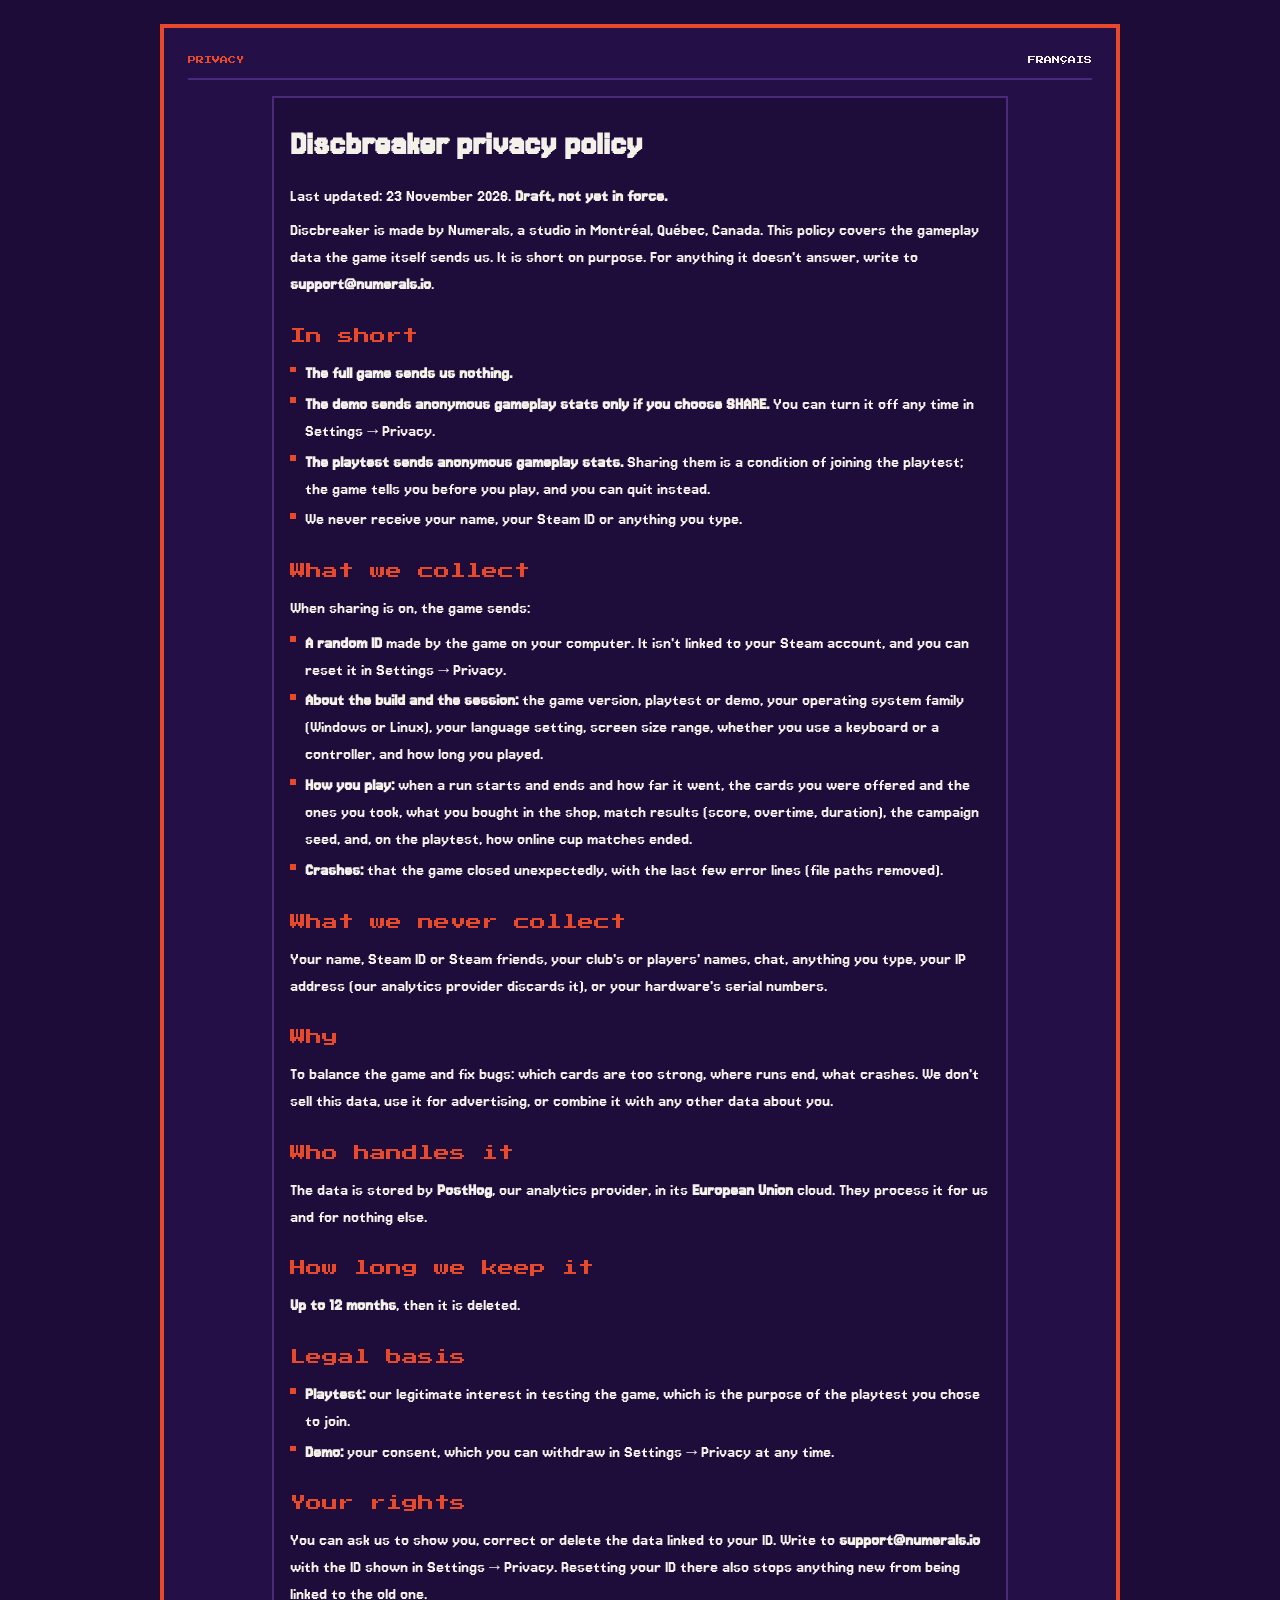
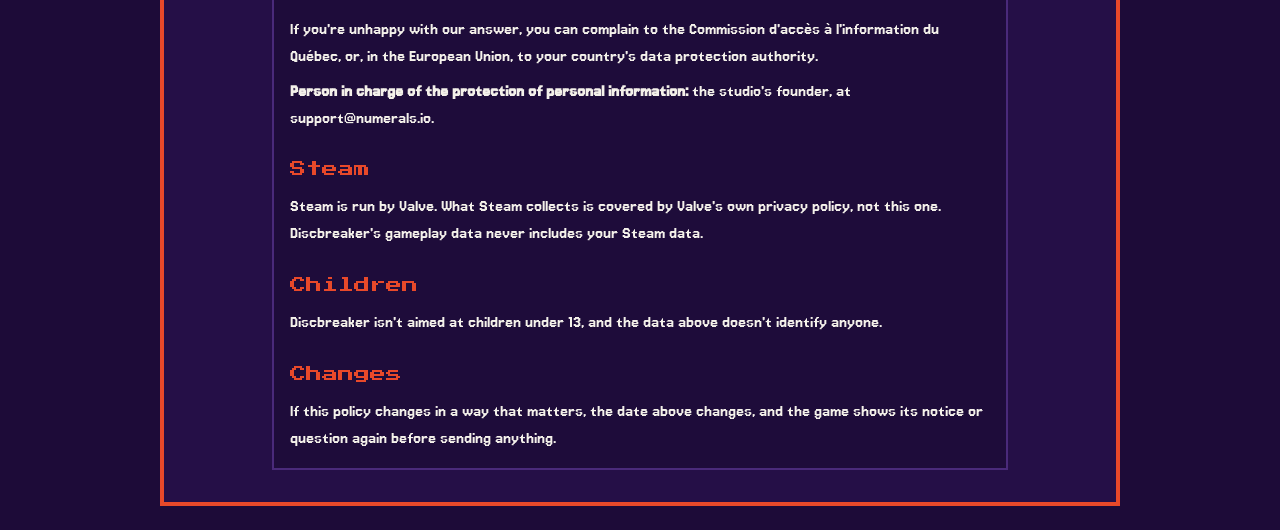
==== discbreaker/privacy/index.html @ 373d892d "Discbreaker privacy policy page (EN + FR), draft A real page at /discbreaker/privacy, so the link is" ====
<!doctype html>
<html lang="en"><head>
<meta charset="utf-8">
<meta name="viewport" content="width=device-width, initial-scale=1">
<meta name="robots" content="index">
<title>Discbreaker privacy policy</title>
<link rel="icon" href="../press/assets/icon.png">
<link rel="stylesheet" href="../press/assets/press_kit.css">
<link rel="stylesheet" href="../press/assets/web.css">
<style>.policy{max-width:46rem;margin:0 auto}.policy h1{margin:.5rem 0 1rem}.policy h2{margin-top:1.6rem}.policy p,.policy li{line-height:1.5}</style>
</head><body class="web">
<main>
  <div class="page-head"><span class="label">PRIVACY</span><a class="label" href="fr/">FRANÇAIS</a></div>
  <div class="box copy policy">
<h1>Discbreaker privacy policy</h1>
<p>Last updated: 23 November 2026. <strong>Draft, not yet in force.</strong></p>
<p>Discbreaker is made by Numerals, a studio in Montréal, Québec, Canada. This policy covers the gameplay data the game itself sends us. It is short on purpose. For anything it doesn't answer, write to <strong><a href="mailto:support@numerals.io">support@numerals.io</a></strong>.</p>
<h2>In short</h2>
<ul><li><strong>The full game sends us nothing.</strong></li><li><strong>The demo sends anonymous gameplay stats only if you choose SHARE.</strong> You can turn it off any time in Settings → Privacy.</li><li><strong>The playtest sends anonymous gameplay stats.</strong> Sharing them is a condition of joining the playtest; the game tells you before you play, and you can quit instead.</li><li>We never receive your name, your Steam ID or anything you type.</li></ul>
<h2>What we collect</h2>
<p>When sharing is on, the game sends:</p>
<ul><li><strong>A random ID</strong> made by the game on your computer. It isn't linked to your Steam account, and you can reset it in Settings → Privacy.</li><li><strong>About the build and the session:</strong> the game version, playtest or demo, your operating system family (Windows or Linux), your language setting, screen size range, whether you use a keyboard or a controller, and how long you played.</li><li><strong>How you play:</strong> when a run starts and ends and how far it went, the cards you were offered and the ones you took, what you bought in the shop, match results (score, overtime, duration), the campaign seed, and, on the playtest, how online cup matches ended.</li><li><strong>Crashes:</strong> that the game closed unexpectedly, with the last few error lines (file paths removed).</li></ul>
<h2>What we never collect</h2>
<p>Your name, Steam ID or Steam friends, your club's or players' names, chat, anything you type, your IP address (our analytics provider discards it), or your hardware's serial numbers.</p>
<h2>Why</h2>
<p>To balance the game and fix bugs: which cards are too strong, where runs end, what crashes. We don't sell this data, use it for advertising, or combine it with any other data about you.</p>
<h2>Who handles it</h2>
<p>The data is stored by <strong>PostHog</strong>, our analytics provider, in its <strong>European Union</strong> cloud. They process it for us and for nothing else.</p>
<h2>How long we keep it</h2>
<p><strong>Up to 12 months</strong>, then it is deleted.</p>
<h2>Legal basis</h2>
<ul><li><strong>Playtest:</strong> our legitimate interest in testing the game, which is the purpose of the playtest you chose to join.</li><li><strong>Demo:</strong> your consent, which you can withdraw in Settings → Privacy at any time.</li></ul>
<h2>Your rights</h2>
<p>You can ask us to show you, correct or delete the data linked to your ID. Write to <strong><a href="mailto:support@numerals.io">support@numerals.io</a></strong> with the ID shown in Settings → Privacy. Resetting your ID there also stops anything new from being linked to the old one.</p>
<p>If you're unhappy with our answer, you can complain to the Commission d'accès à l'information du Québec, or, in the European Union, to your country's data protection authority.</p>
<p><strong>Person in charge of the protection of personal information:</strong> the studio's founder, at <a href="mailto:support@numerals.io">support@numerals.io</a>.</p>
<h2>Steam</h2>
<p>Steam is run by Valve. What Steam collects is covered by Valve's own privacy policy, not this one. Discbreaker's gameplay data never includes your Steam data.</p>
<h2>Children</h2>
<p>Discbreaker isn't aimed at children under 13, and the data above doesn't identify anyone.</p>
<h2>Changes</h2>
<p>If this policy changes in a way that matters, the date above changes, and the game shows its notice or question again before sending anything.</p>
  </div>
</main>
</body></html>
---- discbreaker/press/assets/press_kit.css ----
/* Press kit, printed to PDF by headless Chromium (press_kit.py). Three Letter pages on the game's disc backdrop
   (backdrop.png, rendered by game/dev/render/press_kit_backdrop.tscn). Colours are the store art's own: night
   purple, bone white, the wordmark's orange.

   Pixel fonts only, the game's own (game/resources/fonts/): Press Start 2P for headings and labels, Jersey 25
   for the lead, Jersey 15 for every other line.

   One grid on every page: 0.5in margins, a 7.5in measure split into three columns by one gutter (--g), and the
   same gutter between every row. Every box starts and ends on a column edge; screenshots are 16:9 and span two
   columns (or all three on the cover), so a section's copy box is exactly the screenshot's height. */
@font-face { font-family: "Press Start 2P"; src: url("fonts/PressStart2P-Regular.ttf"); }
@font-face { font-family: "Jersey 15"; src: url("fonts/Jersey15-Regular.ttf"); }
@font-face { font-family: "Jersey 25"; src: url("fonts/Jersey25-Regular.ttf"); }

:root {
  --night: #1d0b38;
  --panel: rgba(29, 11, 56, 0.82);
  --line: #4a2a7a;
  --bone: #f4f1ea;
  --muted: #c9bfdc;
  --orange: #e8492a;

  --margin: 0.5in;
  --g: 0.2in;                        /* the one gutter: between columns and between rows */
  --col: calc((7.5in - 2 * var(--g)) / 3);
  --span2: calc(2 * var(--col) + var(--g));
  --pad: 0.15in;                     /* inside every box */
  --border: 2px;
}

@page { size: Letter; margin: 0; }
* { box-sizing: border-box; }
html, body { margin: 0; padding: 0; }
body {
  background: var(--night);
  color: var(--bone);
  font-family: "Jersey 15", monospace;
  font-size: 13pt;
  line-height: 1.2;
  -webkit-print-color-adjust: exact;
  print-color-adjust: exact;
}
img { image-rendering: pixelated; display: block; }

.page {
  position: relative;
  width: 8.5in;
  height: 11in;
  padding: var(--margin);
  overflow: hidden;
  page-break-after: always;
  background-color: var(--night);
  background-size: 8.5in 11in;
  background-repeat: no-repeat;
  display: flex;
  flex-direction: column;
  gap: var(--g);
}
.page:last-child { page-break-after: auto; }

h2, .label, .tagline {
  font-family: "Press Start 2P", monospace;
  font-weight: normal;
  letter-spacing: 0;
}
h2 { font-size: 8pt; line-height: 1.4; color: var(--orange); margin: 0 0 0.1in; }
.label { font-size: 6pt; line-height: 1.6; color: var(--muted); text-transform: uppercase; }
p { margin: 0 0 0.08in; }
p:last-child { margin-bottom: 0; }
ul { margin: 0; padding: 0; list-style: none; }
li { position: relative; padding-left: 0.16in; margin-bottom: 0.04in; }
li::before { content: ""; position: absolute; left: 0; top: 0.07in; width: 0.06in; height: 0.06in; background: var(--orange); }
a { color: var(--bone); text-decoration: none; overflow-wrap: anywhere; }

.grid { display: grid; grid-template-columns: repeat(3, var(--col)); column-gap: var(--g); }
.box { background: var(--panel); border: var(--border) solid var(--line); padding: var(--pad); }
.shot { width: 100%; aspect-ratio: 16 / 9; object-fit: cover; border: var(--border) solid var(--line); }

/* Cover */
.cover-title { display: flex; flex-direction: column; align-items: center; gap: 0.14in; padding-top: 0.1in; }
.logo { width: var(--span2); height: auto; }
.tagline { font-size: 9pt; color: var(--orange); }
.lead { font-family: "Jersey 25", monospace; font-size: 21pt; line-height: 1.1; text-align: center; margin: 0; }
.cover-copy { display: flex; flex-direction: column; gap: 0.1in; }
.short { color: var(--muted); text-align: center; margin: 0 calc(var(--col) / 2); }
.facts dl { margin: 0 0 0.08in; }
.facts dl:last-child { margin-bottom: 0; }
.facts dd { margin: 0; }

/* Pages 2 and 3 */
.page-head { display: flex; align-items: center; justify-content: space-between; padding-bottom: 0.1in; border-bottom: var(--border) solid var(--line); }
.page-head img { height: 0.3in; width: auto; }
.page-head .label { color: var(--orange); }

.section { grid-template-rows: calc(var(--span2) * 9 / 16); }  /* the row is the screenshot's height */
.section .art { grid-column: 1 / span 2; grid-row: 1; }
.section .art .shot { height: 100%; }
.section .copy { grid-column: 3; grid-row: 1; font-size: 11pt; line-height: 1.12; overflow: hidden; }
.section.flip .art { grid-column: 2 / span 2; }
.section.flip .copy { grid-column: 1; }
.section .copy p { color: var(--muted); }

.highlight { border-color: var(--orange); }
.highlight p { font-family: "Jersey 25", monospace; font-size: 17pt; line-height: 1.1; }
.info { flex: 1; }  /* the last row runs to the footer, so every page ends on the same edge */
.features { grid-column: 1 / span 2; display: flex; flex-direction: column; }
.features ul { font-size: 14pt; line-height: 1.15; }
.features ul { margin: auto 0; }  /* the list centred in the box */
.features li { margin-bottom: 0.2in; }
.features ul { columns: 2; column-gap: var(--g); }
.features li { break-inside: avoid; }
.note { color: var(--muted); margin-top: 0.1in; }
.links { grid-column: 3; }
.links dl { margin: 0 0 0.08in; }
.links dl:last-child { margin-bottom: 0; }
.links dd { margin: 0; font-size: 10pt; white-space: nowrap; }
.links { display: flex; flex-direction: column; }
.links .note { margin-top: auto; }

.foot {
  margin-top: auto;
  padding-top: 0.08in;
  border-top: var(--border) solid var(--line);
  color: var(--muted);
  font-size: 11pt;
  display: flex;
  justify-content: space-between;
}
---- discbreaker/press/assets/web.css ----
/* The press kit web page (press_kit.py --web), loaded after press_kit.css. press_kit.css holds the look (colours,
   pixel fonts, boxes, the section grid); this file turns its fixed Letter pages into one page that flows with the
   window: the same three-column grid in px up to 960px wide, one column on a phone. Press Start 2P sits at
   multiples of its 8px design size so it stays sharp. The page is plain night purple with the column one
   step lighter in an orange frame (owner, 2026-11-22: the tiled disc backdrop read as noise). */
body.web {
  --page: #250f47;                   /* the column: the night one step up, so the panels read on it */
  font-size: 18px;
  line-height: 1.25;
  background: var(--night);
  min-height: 100vh;
  padding: 24px 16px;
}
.web main {
  --g: 16px;
  --pad: 16px;
  max-width: 960px;
  margin: 0 auto;
  padding: 24px 24px 32px;
  background: var(--page);
  border: 4px solid var(--orange);
  display: flex;
  flex-direction: column;
  gap: var(--g);
}
.web h2 { font-size: 16px; line-height: 1.5; margin-bottom: 12px; }
.web .label { font-size: 8px; line-height: 2; }
.web a:hover { color: var(--orange); }

.web .grid { grid-template-columns: repeat(3, minmax(0, 1fr)); gap: var(--g); }
.web .page-head .label { font-size: 8px; }
.web .page-head a.label { color: var(--bone); }

/* Cover */
.web .cover-title { gap: 20px; padding: 24px 0 8px; }
.web .logo { width: min(640px, 100%); }
.web .tagline { font-size: 16px; line-height: 1.5; text-align: center; }
.web .lead { font-size: 34px; max-width: 720px; margin: 0 auto; }
.web .short { font-size: 20px; max-width: 640px; margin: 0 auto; }

/* Trailer and downloads */
.web .video { aspect-ratio: 16 / 9; border: var(--border) solid var(--line); background: #000; }
.web .video iframe { width: 100%; height: 100%; border: 0; display: block; }
.web .downloads { display: grid; grid-template-columns: repeat(3, minmax(0, 1fr)); gap: var(--g); }
.web .button {
  display: flex; flex-direction: column; gap: 8px;
  background: var(--panel); border: var(--border) solid var(--line); padding: var(--pad);
}
.web .button:first-child { border-color: var(--orange); background: var(--orange); }
.web .button span { font-family: "Press Start 2P", monospace; font-size: 8px; line-height: 2; }
.web .button:first-child span { font-size: 16px; line-height: 1.5; }
.web .button small { font-size: 16px; color: var(--muted); }
.web .button:first-child small { color: var(--bone); }
.web .button.key { border-color: var(--orange); }
.web .button.key span { font-size: 16px; line-height: 1.5; color: var(--orange); }
.web .button:hover { border-color: var(--bone); color: var(--bone); }

/* Sections flow: the row is the screenshot's own height, the copy may grow past it */
.web .section { grid-template-rows: auto; }
.web .section .art .shot { height: auto; }
.web .section .copy { font-size: 18px; line-height: 1.2; overflow: visible; }
.web .highlight p { font-size: 26px; }
.web .features ul { font-size: 20px; }
.web .features li { margin-bottom: 12px; }
.web .links dd { font-size: 16px; white-space: normal; }
.web .links dl { margin-bottom: 10px; }

/* Images */
.web .thumbs { display: grid; grid-template-columns: repeat(auto-fill, minmax(200px, 1fr)); gap: var(--g); }
.web .thumb { display: flex; flex-direction: column; gap: 6px; }
.web .thumb img {
  width: 100%; aspect-ratio: 16 / 9; object-fit: contain;
  background: rgba(0, 0, 0, 0.35); border: var(--border) solid var(--line);
}
.web .thumb:hover img { border-color: var(--orange); }
.web .gallery .note { margin-top: 16px; }

.web .foot { font-size: 16px; flex-wrap: wrap; gap: 8px; }

@media (max-width: 720px) {
  body.web { padding: 0; }
  .web main { border-width: 0; border-top-width: 4px; padding: 16px; }
  .web .grid, .web .downloads { grid-template-columns: minmax(0, 1fr); }
  .web .grid > *, .web .section.flip .art, .web .section.flip .copy { grid-column: 1; grid-row: auto; }
  .web .features ul { columns: 1; }
  .web .lead { font-size: 28px; }
  .web .tagline { font-size: 8px; line-height: 2; }
  .web .thumbs { grid-template-columns: repeat(2, minmax(0, 1fr)); }
}
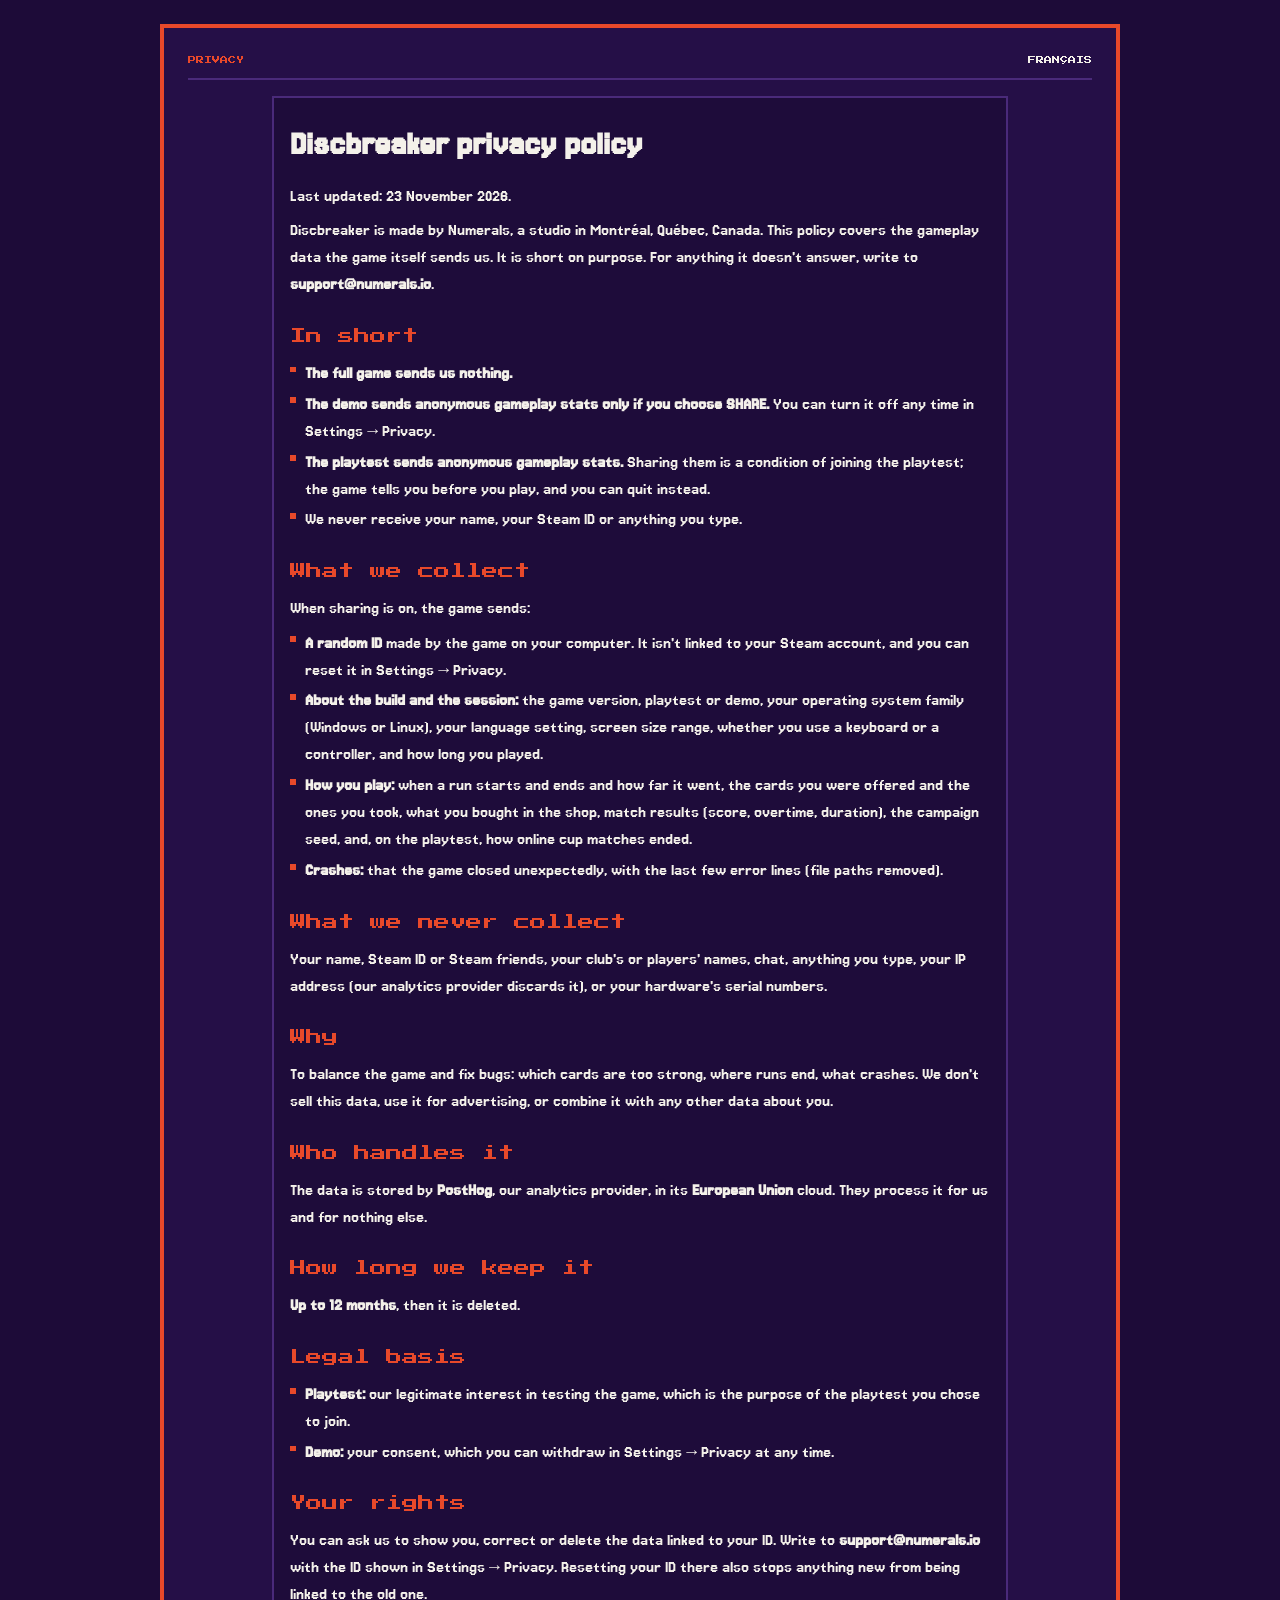
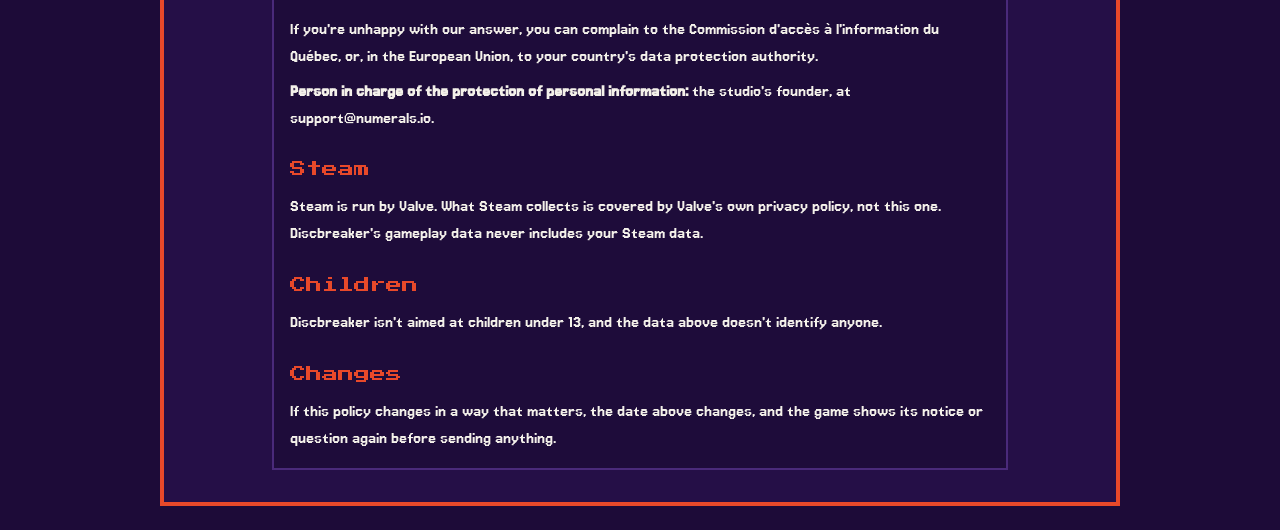
==== commit 31d06f23: "Discbreaker privacy policy: final, drop the draft line Co-Authored-By: Claude Opus 5.5 <noreply@anth" ====
--- a/discbreaker/privacy/index.html
+++ b/discbreaker/privacy/index.html
@@ -13,7 +13,7 @@
   <div class="page-head"><span class="label">PRIVACY</span><a class="label" href="fr/">FRANÇAIS</a></div>
   <div class="box copy policy">
 <h1>Discbreaker privacy policy</h1>
-<p>Last updated: 23 November 2026. <strong>Draft, not yet in force.</strong></p>
+<p>Last updated: 23 November 2026.</p>
 <p>Discbreaker is made by Numerals, a studio in Montréal, Québec, Canada. This policy covers the gameplay data the game itself sends us. It is short on purpose. For anything it doesn't answer, write to <strong><a href="mailto:support@numerals.io">support@numerals.io</a></strong>.</p>
 <h2>In short</h2>
 <ul><li><strong>The full game sends us nothing.</strong></li><li><strong>The demo sends anonymous gameplay stats only if you choose SHARE.</strong> You can turn it off any time in Settings → Privacy.</li><li><strong>The playtest sends anonymous gameplay stats.</strong> Sharing them is a condition of joining the playtest; the game tells you before you play, and you can quit instead.</li><li>We never receive your name, your Steam ID or anything you type.</li></ul>
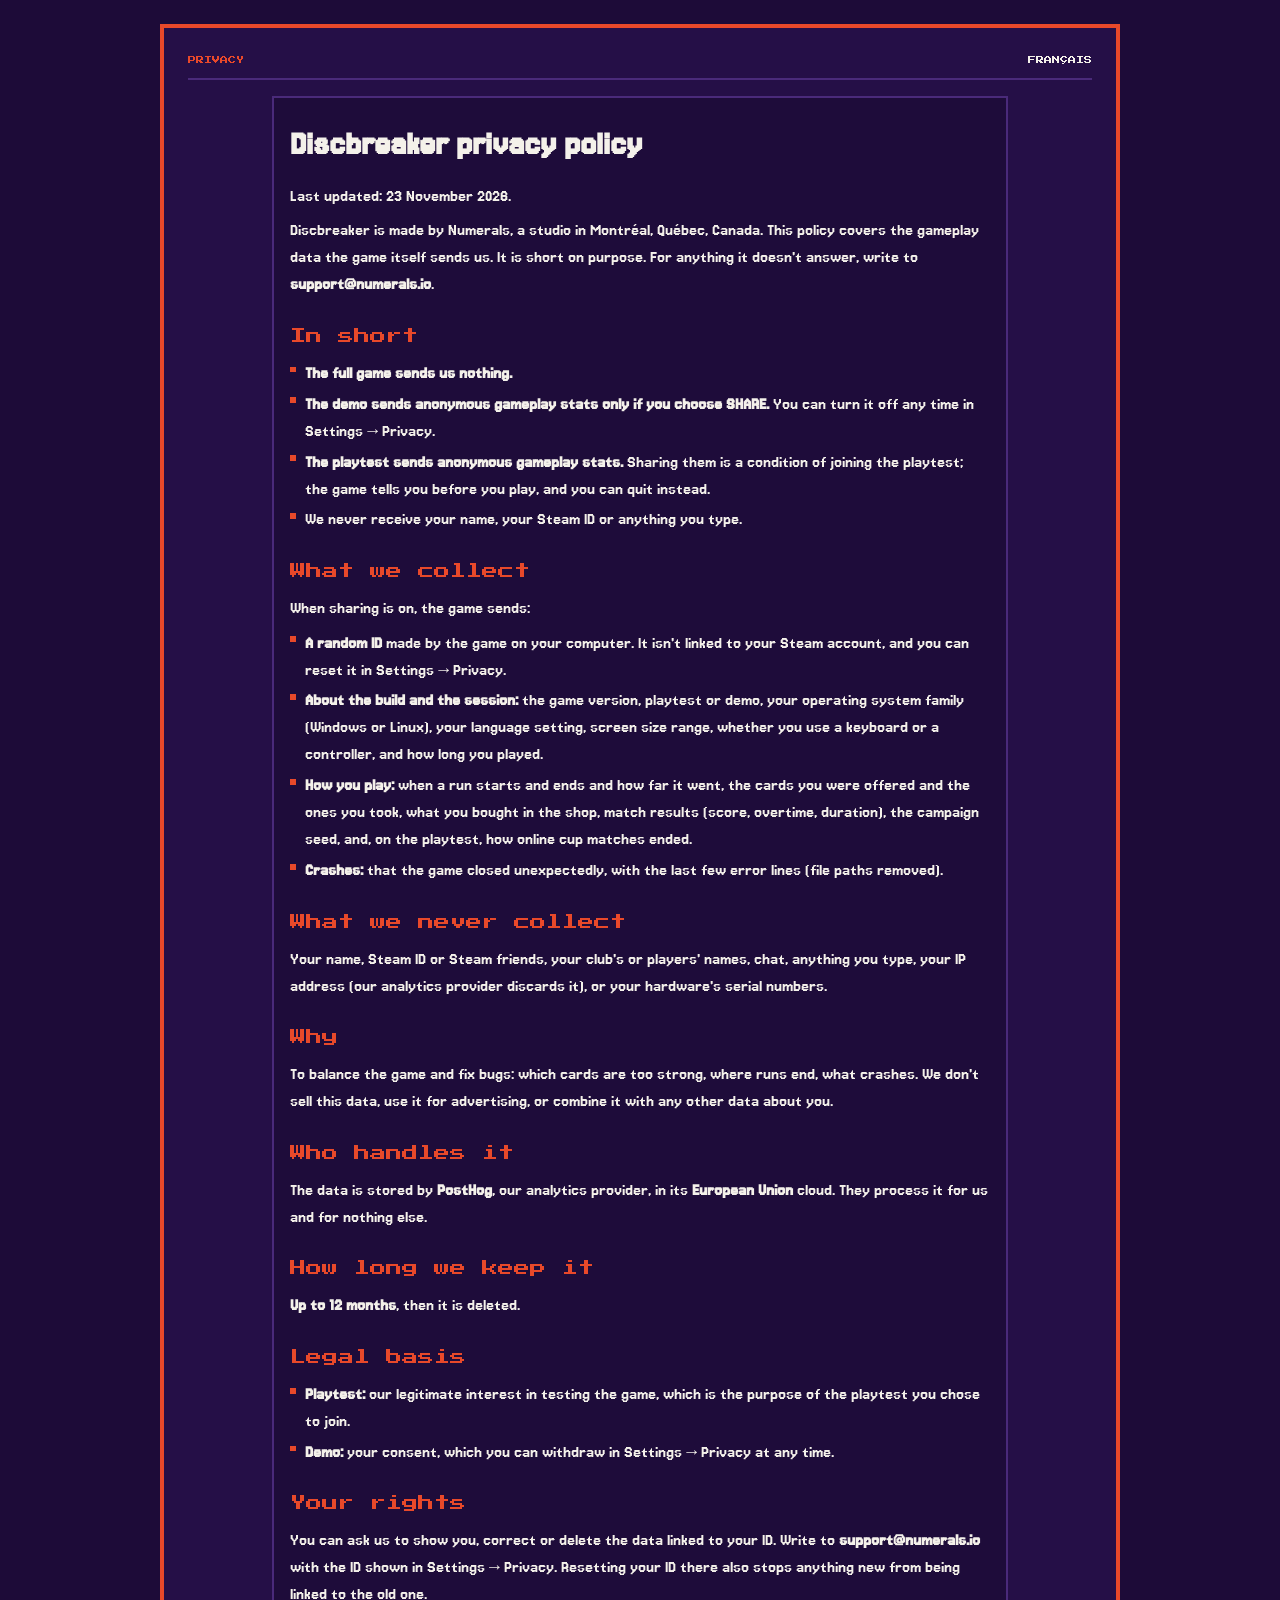
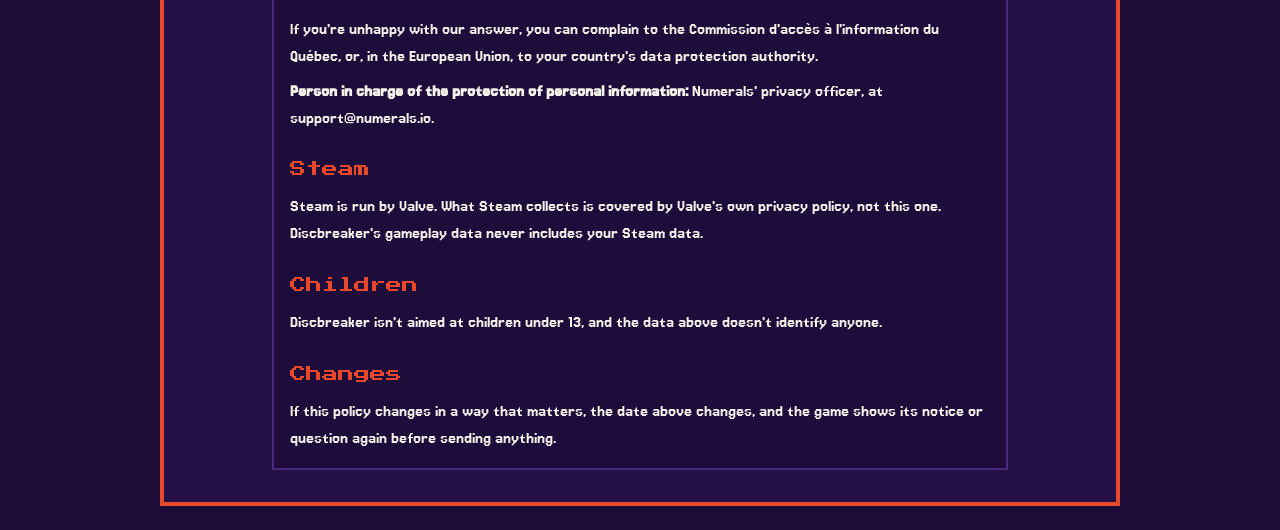
==== commit b095f931: "Discbreaker privacy policy: the person in charge is Numerals' privacy officer Co-Authored-By: Claude" ====
--- a/discbreaker/privacy/index.html
+++ b/discbreaker/privacy/index.html
@@ -33,7 +33,7 @@
 <h2>Your rights</h2>
 <p>You can ask us to show you, correct or delete the data linked to your ID. Write to <strong><a href="mailto:support@numerals.io">support@numerals.io</a></strong> with the ID shown in Settings → Privacy. Resetting your ID there also stops anything new from being linked to the old one.</p>
 <p>If you're unhappy with our answer, you can complain to the Commission d'accès à l'information du Québec, or, in the European Union, to your country's data protection authority.</p>
-<p><strong>Person in charge of the protection of personal information:</strong> the studio's founder, at <a href="mailto:support@numerals.io">support@numerals.io</a>.</p>
+<p><strong>Person in charge of the protection of personal information:</strong> Numerals' privacy officer, at <a href="mailto:support@numerals.io">support@numerals.io</a>.</p>
 <h2>Steam</h2>
 <p>Steam is run by Valve. What Steam collects is covered by Valve's own privacy policy, not this one. Discbreaker's gameplay data never includes your Steam data.</p>
 <h2>Children</h2>
